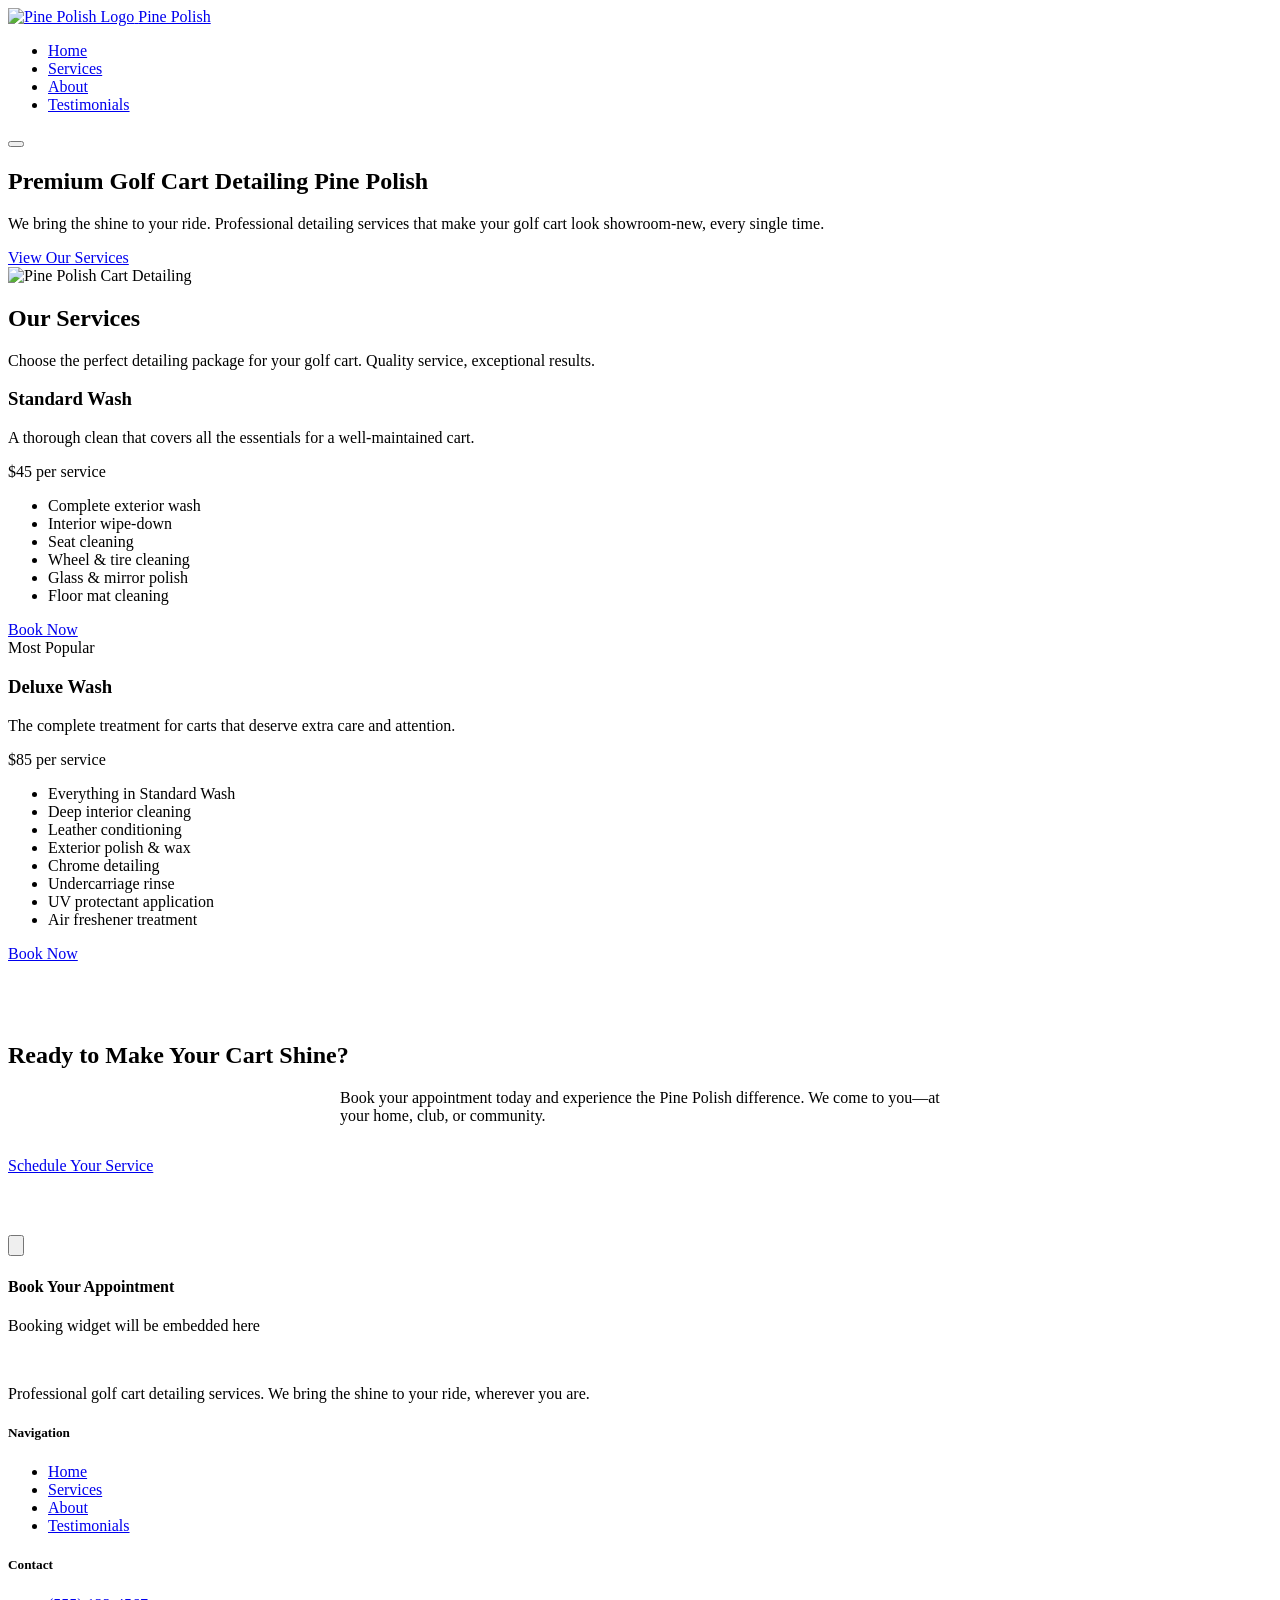
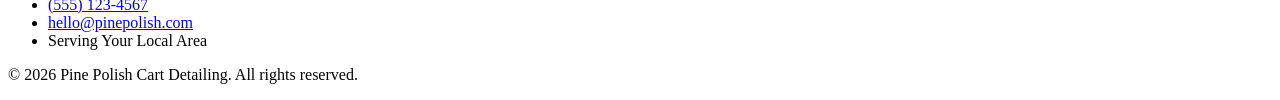
==== index.html @ aa6bfb98 "Create index.html" ====
<!DOCTYPE html>
<html lang="en">
<head>
  <meta charset="UTF-8">
  <meta name="viewport" content="width=device-width, initial-scale=1.0">
  <title>Pine Polish Cart Detailing | Premium Golf Cart Cleaning</title>
  <meta name="description" content="Professional golf cart detailing services. From standard washes to deluxe treatments, Pine Polish keeps your cart pristine.">
  
  <!-- Fonts -->
  <link rel="preconnect" href="https://fonts.googleapis.com">
  <link rel="preconnect" href="https://fonts.gstatic.com" crossorigin>
  <link href="https://fonts.googleapis.com/css2?family=Cormorant+Garamond:wght@400;500;600&family=Outfit:wght@300;400;500;600&display=swap" rel="stylesheet">
  
  <!-- Styles -->
  <link rel="stylesheet" href="css/styles.css">
</head>
<body>
  <!-- Header -->
  <header class="header">
    <nav class="nav container">
      <a href="index.html" class="nav-logo">
        <img src="assets/PinePolishLogo.png" alt="Pine Polish Logo">
        <span class="nav-logo-text">Pine Polish</span>
      </a>
      
      <ul class="nav-links">
        <li><a href="index.html" class="active">Home</a></li>
        <li><a href="#services">Services</a></li>
        <li><a href="about.html">About</a></li>
        <li><a href="testimonials.html">Testimonials</a></li>
      </ul>
      
      <button class="nav-toggle" aria-label="Toggle navigation">
        <span></span>
        <span></span>
        <span></span>
      </button>
    </nav>
  </header>

  <!-- Hero Section -->
  <section class="hero">
    <div class="container">
      <div class="hero-content">
        <div class="hero-text">
          <h1>
            <span>Premium Golf Cart Detailing</span>
            Pine Polish
          </h1>
          <p>We bring the shine to your ride. Professional detailing services that make your golf cart look showroom-new, every single time.</p>
          <a href="#services" class="btn btn-primary">View Our Services</a>
        </div>
        <div class="hero-logo">
          <img src="assets/PinePolishLogo.png" alt="Pine Polish Cart Detailing">
        </div>
      </div>
    </div>
  </section>

  <!-- Services Section -->
  <section class="services" id="services">
    <div class="container">
      <div class="section-header">
        <h2>Our Services</h2>
        <p>Choose the perfect detailing package for your golf cart. Quality service, exceptional results.</p>
      </div>
      
      <div class="services-grid">
        <!-- Standard Wash -->
        <div class="service-card">
          <h3>Standard Wash</h3>
          <p>A thorough clean that covers all the essentials for a well-maintained cart.</p>
          <div class="service-price">$45 <span>per service</span></div>
          <ul class="service-features">
            <li>Complete exterior wash</li>
            <li>Interior wipe-down</li>
            <li>Seat cleaning</li>
            <li>Wheel & tire cleaning</li>
            <li>Glass & mirror polish</li>
            <li>Floor mat cleaning</li>
          </ul>
          <a href="#book" class="btn btn-secondary">Book Now</a>
        </div>
        
        <!-- Deluxe Wash -->
        <div class="service-card featured">
          <span class="service-badge">Most Popular</span>
          <h3>Deluxe Wash</h3>
          <p>The complete treatment for carts that deserve extra care and attention.</p>
          <div class="service-price">$85 <span>per service</span></div>
          <ul class="service-features">
            <li>Everything in Standard Wash</li>
            <li>Deep interior cleaning</li>
            <li>Leather conditioning</li>
            <li>Exterior polish & wax</li>
            <li>Chrome detailing</li>
            <li>Undercarriage rinse</li>
            <li>UV protectant application</li>
            <li>Air freshener treatment</li>
          </ul>
          <a href="#book" class="btn btn-primary">Book Now</a>
        </div>
      </div>
    </div>
  </section>

  <!-- Quick Info Section -->
  <section style="background: var(--pine-pale); padding: 60px 0;">
    <div class="container text-center">
      <h2>Ready to Make Your Cart Shine?</h2>
      <p style="margin: 16px auto 32px; max-width: 600px;">Book your appointment today and experience the Pine Polish difference. We come to you—at your home, club, or community.</p>
      <a href="#book" class="btn btn-primary">Schedule Your Service</a>
    </div>
  </section>

  <!-- Booking Widget -->
  <div class="booking-widget">
    <button class="booking-trigger" aria-label="Open booking">
      <svg xmlns="http://www.w3.org/2000/svg" fill="none" viewBox="0 0 24 24" stroke="currentColor" stroke-width="2">
        <path stroke-linecap="round" stroke-linejoin="round" d="M8 7V3m8 4V3m-9 8h10M5 21h14a2 2 0 002-2V7a2 2 0 00-2-2H5a2 2 0 00-2 2v12a2 2 0 002 2z" />
      </svg>
    </button>
    <div class="booking-panel">
      <h4>Book Your Appointment</h4>
      <div class="booking-placeholder">
        <!-- BOOKING WIDGET EMBED PLACEHOLDER -->
        <p>Booking widget will be embedded here</p>
      </div>
    </div>
  </div>

  <!-- Footer -->
  <footer class="footer">
    <div class="container">
      <div class="footer-content">
        <div class="footer-brand">
          <img src="assets/PinePolishLogo.png" alt="Pine Polish" style="height: 60px; filter: brightness(0) invert(1);">
          <p>Professional golf cart detailing services. We bring the shine to your ride, wherever you are.</p>
        </div>
        <div class="footer-nav">
          <h5>Navigation</h5>
          <ul class="footer-links">
            <li><a href="index.html">Home</a></li>
            <li><a href="#services">Services</a></li>
            <li><a href="about.html">About</a></li>
            <li><a href="testimonials.html">Testimonials</a></li>
          </ul>
        </div>
        <div class="footer-contact">
          <h5>Contact</h5>
          <ul class="footer-links">
            <li><a href="tel:+15551234567">(555) 123-4567</a></li>
            <li><a href="mailto:hello@pinepolish.com">hello@pinepolish.com</a></li>
            <li>Serving Your Local Area</li>
          </ul>
        </div>
      </div>
      <div class="footer-bottom">
        <p>&copy; 2026 Pine Polish Cart Detailing. All rights reserved.</p>
      </div>
    </div>
  </footer>

  <script src="js/main.js"></script>
</body>
</html>
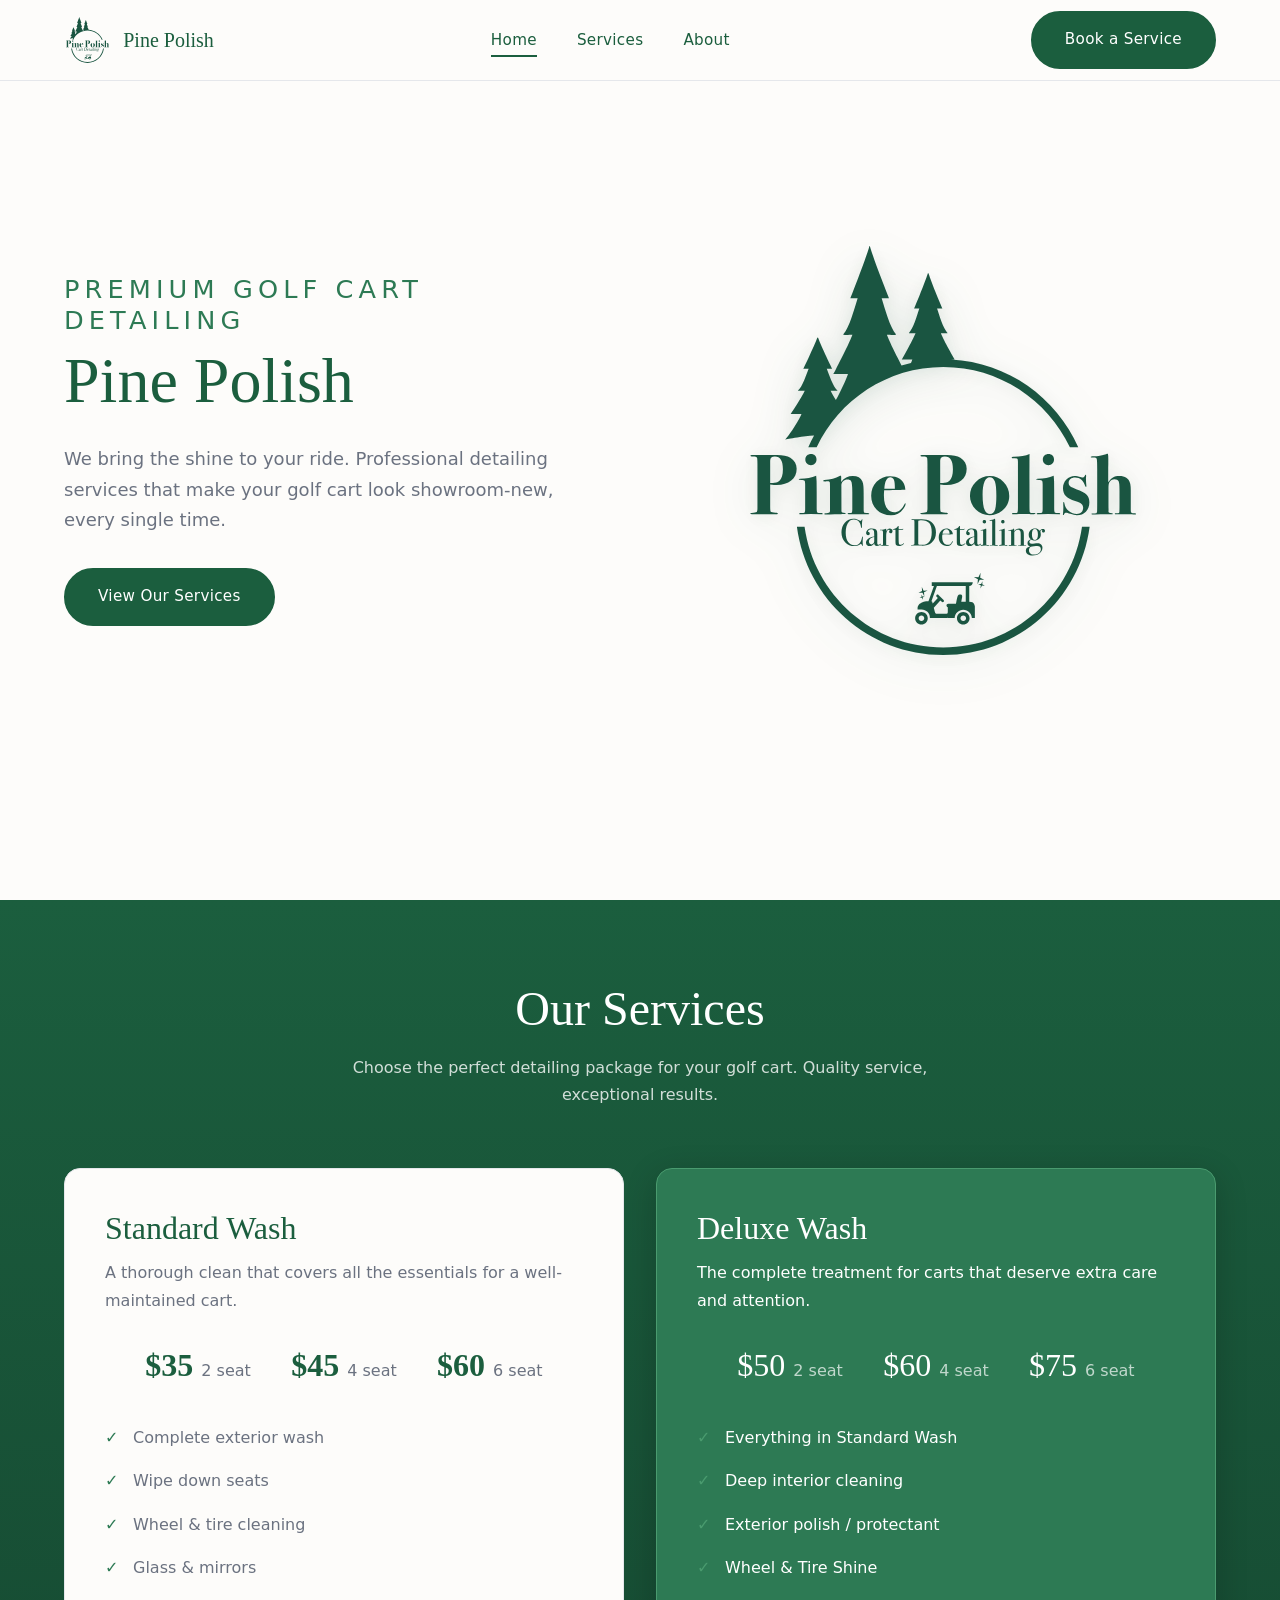
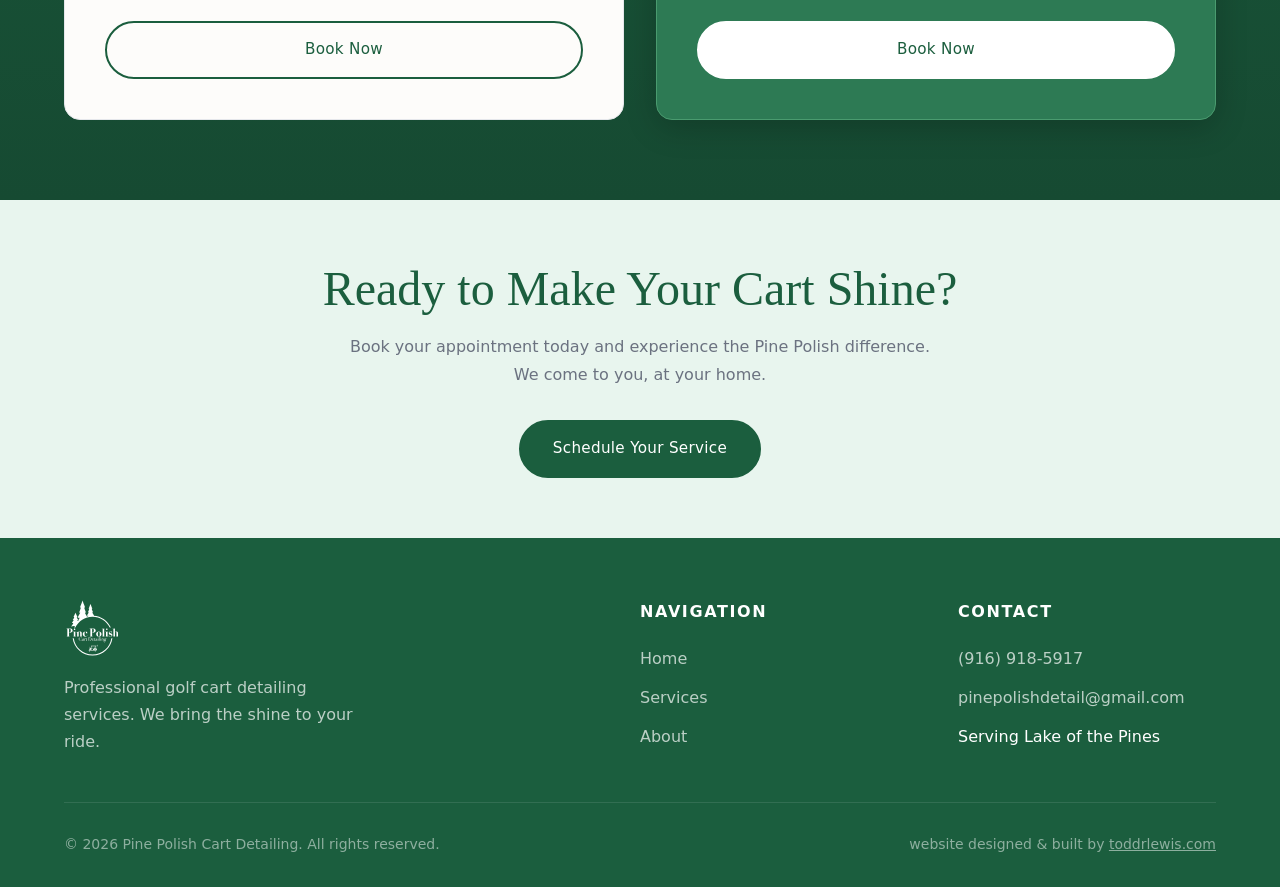
==== commit 4d441a01: "UPDATED content, cleaned up bugs" ====
--- a/index.html
+++ b/index.html
@@ -19,16 +19,17 @@
   <header class="header">
     <nav class="nav container">
       <a href="index.html" class="nav-logo">
-        <img src="assets/PinePolishLogo.png" alt="Pine Polish Logo">
+        <img src="assets/PinePolishLogo.svg" alt="Pine Polish Logo">
         <span class="nav-logo-text">Pine Polish</span>
       </a>
       
       <ul class="nav-links">
-        <li><a href="index.html" class="active">Home</a></li>
-        <li><a href="#services">Services</a></li>
-        <li><a href="about.html">About</a></li>
-        <li><a href="testimonials.html">Testimonials</a></li>
+        <li><a href="index.html" class="nav-link" data-section="home">Home</a></li>
+        <li><a href="#services" class="nav-link" data-section="services">Services</a></li>
+        <li><a href="about.html" class="nav-link" data-section="about">About</a></li>
       </ul>
+      
+      <a href="https://bookedin.com/book/pine-polish-cart-detailing" target="_blank" rel="noopener noreferrer" class="btn btn-primary nav-cta">Book a Service</a>
       
       <button class="nav-toggle" aria-label="Toggle navigation">
         <span></span>
@@ -50,8 +51,8 @@
           <p>We bring the shine to your ride. Professional detailing services that make your golf cart look showroom-new, every single time.</p>
           <a href="#services" class="btn btn-primary">View Our Services</a>
         </div>
-        <div class="hero-logo">
-          <img src="assets/PinePolishLogo.png" alt="Pine Polish Cart Detailing">
+        <div class="hero-logo" data-parallax="0.15">
+          <img src="assets/PinePolishLogo.svg" alt="Pine Polish Cart Detailing">
         </div>
       </div>
     </div>
@@ -70,72 +71,60 @@
         <div class="service-card">
           <h3>Standard Wash</h3>
           <p>A thorough clean that covers all the essentials for a well-maintained cart.</p>
-          <div class="service-price">$45 <span>per service</span></div>
+          <div class="service-price-group">
+            <div class="service-price"><b>$35</b> <span>2 seat</span></div>
+            <div class="service-price"><b>$45</b> <span>4 seat</span></div>
+            <div class="service-price"><b>$60</b> <span>6 seat</span></div>
+          </div>
           <ul class="service-features">
             <li>Complete exterior wash</li>
-            <li>Interior wipe-down</li>
-            <li>Seat cleaning</li>
+            <li>Wipe down seats</li>
             <li>Wheel & tire cleaning</li>
-            <li>Glass & mirror polish</li>
-            <li>Floor mat cleaning</li>
+            <li>Glass & mirrors</li>
           </ul>
-          <a href="#book" class="btn btn-secondary">Book Now</a>
+          <a href="https://bookedin.com/book/pine-polish-cart-detailing" target="_blank" rel="noopener noreferrer" class="btn btn-secondary">Book Now</a>
         </div>
         
         <!-- Deluxe Wash -->
         <div class="service-card featured">
-          <span class="service-badge">Most Popular</span>
+          <!--<span class="service-badge">Most Popular</span>-->
           <h3>Deluxe Wash</h3>
           <p>The complete treatment for carts that deserve extra care and attention.</p>
-          <div class="service-price">$85 <span>per service</span></div>
+          <div class="service-price-group">
+            <div class="service-price">$50 <span>2 seat</span></div>
+            <div class="service-price">$60 <span>4 seat</span></div>
+            <div class="service-price">$75 <span>6 seat</span></div>
+          </div>
           <ul class="service-features">
             <li>Everything in Standard Wash</li>
             <li>Deep interior cleaning</li>
-            <li>Leather conditioning</li>
-            <li>Exterior polish & wax</li>
-            <li>Chrome detailing</li>
-            <li>Undercarriage rinse</li>
-            <li>UV protectant application</li>
-            <li>Air freshener treatment</li>
+            <li>Exterior polish / protectant</li>
+            <li>Wheel & Tire Shine</li>
           </ul>
-          <a href="#book" class="btn btn-primary">Book Now</a>
+          <a href="https://bookedin.com/book/pine-polish-cart-detailing" target="_blank" rel="noopener noreferrer" class="btn btn-primary">Book Now</a>
         </div>
       </div>
     </div>
   </section>
 
   <!-- Quick Info Section -->
-  <section style="background: var(--pine-pale); padding: 60px 0;">
+  <section class="cta-section">
     <div class="container text-center">
-      <h2>Ready to Make Your Cart Shine?</h2>
-      <p style="margin: 16px auto 32px; max-width: 600px;">Book your appointment today and experience the Pine Polish difference. We come to you—at your home, club, or community.</p>
-      <a href="#book" class="btn btn-primary">Schedule Your Service</a>
+      <div class="cta-content">
+        <h2>Ready to Make Your Cart Shine?</h2>
+        <p>Book your appointment today and experience the Pine Polish difference.<br> We come to you, at your home.</p>
+        <a href="https://bookedin.com/book/pine-polish-cart-detailing" target="_blank" rel="noopener noreferrer" class="btn btn-primary">Schedule Your Service</a>
+      </div>
     </div>
   </section>
-
-  <!-- Booking Widget -->
-  <div class="booking-widget">
-    <button class="booking-trigger" aria-label="Open booking">
-      <svg xmlns="http://www.w3.org/2000/svg" fill="none" viewBox="0 0 24 24" stroke="currentColor" stroke-width="2">
-        <path stroke-linecap="round" stroke-linejoin="round" d="M8 7V3m8 4V3m-9 8h10M5 21h14a2 2 0 002-2V7a2 2 0 00-2-2H5a2 2 0 00-2 2v12a2 2 0 002 2z" />
-      </svg>
-    </button>
-    <div class="booking-panel">
-      <h4>Book Your Appointment</h4>
-      <div class="booking-placeholder">
-        <!-- BOOKING WIDGET EMBED PLACEHOLDER -->
-        <p>Booking widget will be embedded here</p>
-      </div>
-    </div>
-  </div>
 
   <!-- Footer -->
   <footer class="footer">
     <div class="container">
       <div class="footer-content">
         <div class="footer-brand">
-          <img src="assets/PinePolishLogo.png" alt="Pine Polish" style="height: 60px; filter: brightness(0) invert(1);">
-          <p>Professional golf cart detailing services. We bring the shine to your ride, wherever you are.</p>
+          <img src="assets/PinePolishLogo.svg" alt="Pine Polish" class="footer-logo">
+          <p>Professional golf cart detailing services. We bring the shine to your ride.</p>
         </div>
         <div class="footer-nav">
           <h5>Navigation</h5>
@@ -143,20 +132,20 @@
             <li><a href="index.html">Home</a></li>
             <li><a href="#services">Services</a></li>
             <li><a href="about.html">About</a></li>
-            <li><a href="testimonials.html">Testimonials</a></li>
           </ul>
         </div>
         <div class="footer-contact">
           <h5>Contact</h5>
           <ul class="footer-links">
-            <li><a href="tel:+15551234567">(555) 123-4567</a></li>
-            <li><a href="mailto:hello@pinepolish.com">hello@pinepolish.com</a></li>
-            <li>Serving Your Local Area</li>
+            <li><a href="tel:+19169185917">(916) 918-5917</a></li>
+            <li><a href="mailto:pinepolishdetail@gmail.com">pinepolishdetail@gmail.com</a></li>
+            <li>Serving Lake of the Pines</li>
           </ul>
         </div>
       </div>
       <div class="footer-bottom">
         <p>&copy; 2026 Pine Polish Cart Detailing. All rights reserved.</p>
+        <a href="https://www.toddrlewis.com" target="_blank" rel="noopener noreferrer">website designed &amp; built by <span>toddrlewis.com</span></a>
       </div>
     </div>
   </footer>
--- a/css/styles.css
+++ b/css/styles.css
@@ -0,0 +1,905 @@
+/* ========================================
+   Pine Polish Cart Detailing
+   Clean, minimal styling inspired by forest aesthetics
+   ======================================== */
+
+/* CSS Variables */
+:root {
+  --pine-deep: #1B5E3E;
+  --pine-medium: #2D7A54;
+  --pine-light: #4A9B6F;
+  --pine-pale: #E8F5EE;
+  --cream: #FDFCFA;
+  --warm-white: #FFFFFF;
+  --charcoal: #2C2C2C;
+  --soft-gray: #6B7280;
+  --border-light: #E5E7EB;
+  
+  --font-display: 'Cormorant Garamond', Georgia, serif;
+  --font-body: 'Outfit', system-ui, sans-serif;
+  
+  --shadow-sm: 0 1px 3px rgba(27, 94, 62, 0.08);
+  --shadow-md: 0 4px 12px rgba(27, 94, 62, 0.12);
+  --shadow-lg: 0 8px 30px rgba(27, 94, 62, 0.15);
+  
+  --radius-sm: 4px;
+  --radius-md: 8px;
+  --radius-lg: 16px;
+  --radius-full: 9999px;
+  
+  --transition: 0.3s cubic-bezier(0.4, 0, 0.2, 1);
+}
+
+/* Reset & Base */
+*, *::before, *::after {
+  box-sizing: border-box;
+  margin: 0;
+  padding: 0;
+}
+
+html {
+  scroll-behavior: smooth;
+}
+
+body {
+  font-family: var(--font-body);
+  font-size: 16px;
+  line-height: 1.7;
+  color: var(--charcoal);
+  background-color: var(--cream);
+  -webkit-font-smoothing: antialiased;
+}
+
+h1, h2, h3, h4 {
+  font-family: var(--font-display);
+  font-weight: 500;
+  line-height: 1.2;
+  color: var(--pine-deep);
+}
+
+h1 { font-size: clamp(2.5rem, 5vw, 4rem); }
+h2 { font-size: clamp(2rem, 4vw, 3rem); }
+h3 { font-size: clamp(1.5rem, 3vw, 2rem); }
+
+p {
+  color: var(--soft-gray);
+  max-width: 65ch;
+}
+
+a {
+  color: var(--pine-deep);
+  text-decoration: none;
+  transition: color var(--transition);
+}
+
+a:hover {
+  color: var(--pine-medium);
+}
+
+img {
+  max-width: 100%;
+  height: auto;
+  display: block;
+}
+
+/* Layout */
+.container {
+  width: 100%;
+  max-width: 1200px;
+  margin: 0 auto;
+  padding: 0 24px;
+}
+
+section {
+  padding: 80px 0;
+}
+
+/* Header & Navigation */
+.header {
+  position: fixed;
+  top: 0;
+  left: 0;
+  right: 0;
+  z-index: 1000;
+  background: rgba(253, 252, 250, 0.95);
+  backdrop-filter: blur(10px);
+  border-bottom: 1px solid var(--border-light);
+  transition: box-shadow var(--transition);
+}
+
+.header.scrolled {
+  box-shadow: var(--shadow-sm);
+}
+
+.nav {
+  display: flex;
+  align-items: center;
+  justify-content: space-between;
+  height: 80px;
+}
+
+.nav-logo {
+  display: flex;
+  align-items: center;
+  gap: 12px;
+}
+
+.nav-logo img {
+  height: 50px;
+  width: auto;
+}
+
+.nav-logo-text {
+  font-family: var(--font-display);
+  font-size: 1.25rem;
+  color: var(--pine-deep);
+  font-weight: 500;
+}
+
+.nav-links {
+  display: flex;
+  align-items: center;
+  gap: 40px;
+  list-style: none;
+}
+
+.nav-links a {
+  font-size: 0.95rem;
+  font-weight: 500;
+  letter-spacing: 0.02em;
+  position: relative;
+  padding: 8px 0;
+}
+
+.nav-links a::after {
+  content: '';
+  position: absolute;
+  bottom: 0;
+  left: 0;
+  width: 0;
+  height: 2px;
+  background: var(--pine-deep);
+  transition: width var(--transition);
+}
+
+.nav-links a:hover::after,
+.nav-links a.active::after {
+  width: 100%;
+}
+
+.nav-cta {
+  margin-left: 24px;
+  flex-shrink: 0;
+}
+
+.nav-cta::after {
+  display: none;
+}
+
+.nav-toggle {
+  display: none;
+  flex-direction: column;
+  gap: 5px;
+  background: none;
+  border: none;
+  cursor: pointer;
+  padding: 8px;
+}
+
+.nav-toggle span {
+  width: 24px;
+  height: 2px;
+  background: var(--pine-deep);
+  transition: var(--transition);
+}
+
+/* Hero Section */
+.hero {
+  min-height: 100vh;
+  display: flex;
+  align-items: center;
+  padding-top: 80px;
+  background: var(--cream);
+  position: relative;
+  overflow: hidden;
+}
+
+.hero-content {
+  display: grid;
+  grid-template-columns: 1fr 1fr;
+  gap: 60px;
+  align-items: center;
+}
+
+.hero-text h1 {
+  margin-bottom: 24px;
+}
+
+.hero-text h1 span {
+  display: block;
+  font-size: 0.4em;
+  font-family: var(--font-body);
+  font-weight: 400;
+  letter-spacing: 0.2em;
+  text-transform: uppercase;
+  color: var(--pine-medium);
+  margin-bottom: 8px;
+}
+
+.hero-text p {
+  font-size: 1.125rem;
+  margin-bottom: 32px;
+}
+
+.hero-logo {
+  display: flex;
+  justify-content: center;
+  align-items: center;
+}
+
+.hero-logo img {
+  max-width: 420px;
+  filter:
+    drop-shadow(0 8px 24px rgba(27, 94, 62, 0.12))
+    drop-shadow(0 2px 8px rgba(27, 94, 62, 0.08));
+  will-change: transform;
+  animation: logoReveal 0.8s ease-out forwards;
+}
+
+@keyframes logoReveal {
+  from {
+    opacity: 0;
+    transform: scale(0.92) translateY(20px);
+  }
+  to {
+    opacity: 1;
+    transform: scale(1) translateY(0);
+  }
+}
+
+/* Buttons */
+.btn {
+  display: inline-flex;
+  align-items: center;
+  gap: 8px;
+  padding: 14px 32px;
+  font-family: var(--font-body);
+  font-size: 0.95rem;
+  font-weight: 500;
+  letter-spacing: 0.02em;
+  border-radius: var(--radius-full);
+  border: 2px solid transparent;
+  cursor: pointer;
+  transition: all var(--transition);
+}
+
+.btn-primary {
+  background: var(--pine-deep);
+  color: var(--warm-white);
+  border-color: var(--pine-deep);
+}
+
+.btn-primary:hover {
+  background: var(--pine-medium);
+  border-color: var(--pine-medium);
+  color: var(--warm-white);
+  transform: translateY(-2px);
+  box-shadow: var(--shadow-md);
+}
+
+.btn-secondary {
+  background: transparent;
+  color: var(--pine-deep);
+  border-color: var(--pine-deep);
+}
+
+.btn-secondary:hover {
+  background: var(--pine-deep);
+  color: var(--warm-white);
+}
+
+/* Services Section */
+.services {
+  background: linear-gradient(180deg, var(--pine-deep) 0%, #164a32 100%);
+  position: relative;
+}
+
+.services .section-header h2 {
+  color: var(--warm-white);
+}
+
+.services .section-header p {
+  color: rgba(255, 255, 255, 0.8);
+}
+
+.section-header {
+  text-align: center;
+  max-width: 600px;
+  margin: 0 auto 60px;
+}
+
+.section-header h2 {
+  margin-bottom: 16px;
+}
+
+.section-header p {
+  margin: 0 auto;
+}
+
+.services-grid {
+  display: grid;
+  grid-template-columns: repeat(auto-fit, minmax(340px, 1fr));
+  gap: 32px;
+}
+
+.service-card {
+  background: var(--cream);
+  border-radius: var(--radius-lg);
+  padding: 40px;
+  border: 1px solid var(--border-light);
+  transition: all var(--transition);
+  position: relative;
+  overflow: hidden;
+}
+
+.service-card::before {
+  content: '';
+  position: absolute;
+  top: 0;
+  left: 0;
+  right: 0;
+  height: 4px;
+  background: var(--pine-deep);
+  transform: scaleX(0);
+  transition: transform var(--transition);
+}
+
+.service-card:hover {
+  transform: translateY(-8px);
+  box-shadow: var(--shadow-lg);
+}
+
+.service-card:hover::before {
+  transform: scaleX(1);
+}
+
+.service-card.featured {
+  background: var(--pine-medium);
+  border-color: var(--pine-light);
+  box-shadow: 0 8px 32px rgba(0, 0, 0, 0.2);
+}
+
+.service-card.featured h3,
+.service-card.featured p,
+.service-card.featured .service-price,
+.service-card.featured .service-features li {
+  color: var(--warm-white);
+}
+
+.service-card.featured::before {
+  background: var(--pine-light);
+}
+
+.service-badge {
+  display: inline-block;
+  padding: 6px 16px;
+  background: var(--pine-light);
+  color: var(--warm-white);
+  font-size: 0.75rem;
+  font-weight: 600;
+  letter-spacing: 0.1em;
+  text-transform: uppercase;
+  border-radius: var(--radius-full);
+  margin-bottom: 20px;
+}
+
+.service-card h3 {
+  margin-bottom: 12px;
+}
+
+.service-card > p {
+  margin-bottom: 24px;
+}
+
+.service-price-group {
+  display: flex;
+  justify-content: space-evenly;
+  gap: 0;
+  align-items: baseline;
+  margin-bottom: 24px;
+  flex-wrap: wrap;
+}
+
+.service-price {
+  font-family: var(--font-display);
+  font-size: 2rem;
+  color: var(--pine-deep);
+}
+
+.service-price span {
+  font-size: 1rem;
+  font-family: var(--font-body);
+  color: var(--soft-gray);
+}
+
+.service-card.featured .service-price span {
+  color: rgba(255, 255, 255, 0.7);
+}
+
+.service-features {
+  list-style: none;
+  margin-bottom: 32px;
+}
+
+.service-features li {
+  padding: 8px 0;
+  padding-left: 28px;
+  position: relative;
+  color: var(--soft-gray);
+}
+
+.service-features li::before {
+  content: '✓';
+  position: absolute;
+  left: 0;
+  color: var(--pine-medium);
+  font-weight: 600;
+}
+
+.service-card.featured .service-features li::before {
+  color: var(--pine-light);
+}
+
+.service-card .btn {
+  width: 100%;
+  justify-content: center;
+}
+
+.service-card.featured .btn-primary {
+  background: var(--warm-white);
+  color: var(--pine-deep);
+  border-color: var(--warm-white);
+}
+
+.service-card.featured .btn-primary:hover {
+  background: var(--pine-pale);
+  border-color: var(--pine-pale);
+}
+
+/* CTA Section */
+.cta-section {
+  background: var(--pine-pale);
+  padding: 60px 0;
+}
+
+.cta-content p {
+  margin: 16px auto 32px;
+  max-width: 600px;
+}
+
+/* Booking Widget */
+.booking-widget {
+  position: fixed;
+  bottom: 24px;
+  right: 24px;
+  z-index: 999;
+}
+
+.booking-trigger {
+  width: 64px;
+  height: 64px;
+  border-radius: 50%;
+  background: var(--pine-deep);
+  color: var(--warm-white);
+  border: none;
+  cursor: pointer;
+  display: flex;
+  align-items: center;
+  justify-content: center;
+  box-shadow: var(--shadow-lg);
+  transition: all var(--transition);
+  text-decoration: none;
+}
+
+.booking-trigger:hover {
+  background: var(--pine-medium);
+  transform: scale(1.05);
+}
+
+.booking-trigger svg {
+  width: 28px;
+  height: 28px;
+}
+
+.booking-panel {
+  position: absolute;
+  bottom: 80px;
+  right: 0;
+  width: 360px;
+  background: var(--warm-white);
+  border-radius: var(--radius-lg);
+  box-shadow: var(--shadow-lg);
+  padding: 32px;
+  opacity: 0;
+  visibility: hidden;
+  transform: translateY(10px);
+  transition: all var(--transition);
+}
+
+.booking-panel.active {
+  opacity: 1;
+  visibility: visible;
+  transform: translateY(0);
+}
+
+.booking-panel h4 {
+  margin-bottom: 16px;
+}
+
+.booking-placeholder {
+  background: var(--pine-pale);
+  border: 2px dashed var(--pine-medium);
+  border-radius: var(--radius-md);
+  padding: 40px 24px;
+  text-align: center;
+  color: var(--pine-deep);
+}
+
+.booking-placeholder p {
+  color: var(--pine-medium);
+  margin: 0 auto;
+}
+
+/* About Section / Page */
+.about-hero {
+  padding-top: 160px;
+  padding-bottom: 80px;
+  background: linear-gradient(135deg, var(--cream) 0%, var(--pine-pale) 100%);
+}
+
+.about-content {
+  display: grid;
+  grid-template-columns: 1fr 1.2fr;
+  gap: 60px;
+  align-items: center;
+}
+
+.about-image {
+  position: relative;
+}
+
+.about-image-placeholder {
+  aspect-ratio: 4/5;
+  background: linear-gradient(135deg, var(--pine-pale) 0%, var(--pine-light) 100%);
+  border-radius: var(--radius-lg);
+  display: flex;
+  align-items: center;
+  justify-content: center;
+  color: var(--pine-deep);
+  font-family: var(--font-display);
+  font-size: 1.25rem;
+}
+
+.about-image::after {
+  content: '';
+  position: absolute;
+  top: 24px;
+  left: 24px;
+  right: -24px;
+  bottom: -24px;
+  border: 2px solid var(--pine-deep);
+  border-radius: var(--radius-lg);
+  z-index: -1;
+}
+
+.about-text h1 {
+  margin-bottom: 24px;
+}
+
+.about-text p {
+  margin-bottom: 20px;
+}
+
+.about-stats {
+  display: flex;
+  gap: 40px;
+  margin-top: 40px;
+  padding-top: 40px;
+  border-top: 1px solid var(--border-light);
+}
+
+.stat {
+  text-align: center;
+}
+
+.stat-number {
+  font-family: var(--font-display);
+  font-size: 2.5rem;
+  color: var(--pine-deep);
+  display: block;
+}
+
+.stat-label {
+  font-size: 0.875rem;
+  color: var(--soft-gray);
+  text-transform: uppercase;
+  letter-spacing: 0.1em;
+}
+
+/* Testimonials */
+.testimonials {
+  background: var(--warm-white);
+}
+
+.testimonials-hero {
+  padding-top: 160px;
+  padding-bottom: 40px;
+  background: linear-gradient(135deg, var(--cream) 0%, var(--pine-pale) 100%);
+  text-align: center;
+}
+
+.testimonials-grid {
+  display: grid;
+  grid-template-columns: repeat(auto-fit, minmax(340px, 1fr));
+  gap: 32px;
+}
+
+.testimonial-card {
+  background: var(--cream);
+  border-radius: var(--radius-lg);
+  padding: 40px;
+  border: 1px solid var(--border-light);
+  transition: all var(--transition);
+}
+
+.testimonial-card:hover {
+  box-shadow: var(--shadow-md);
+}
+
+.testimonial-stars {
+  color: #F59E0B;
+  font-size: 1.25rem;
+  margin-bottom: 20px;
+  letter-spacing: 4px;
+}
+
+.testimonial-text {
+  font-size: 1.1rem;
+  font-style: italic;
+  color: var(--charcoal);
+  margin-bottom: 24px;
+  line-height: 1.8;
+}
+
+.testimonial-author {
+  display: flex;
+  align-items: center;
+  gap: 16px;
+}
+
+.testimonial-avatar {
+  width: 56px;
+  height: 56px;
+  border-radius: 50%;
+  background: var(--pine-pale);
+  display: flex;
+  align-items: center;
+  justify-content: center;
+  color: var(--pine-deep);
+  font-family: var(--font-display);
+  font-size: 1.25rem;
+  font-weight: 500;
+}
+
+.testimonial-info h5 {
+  font-family: var(--font-body);
+  font-weight: 600;
+  color: var(--charcoal);
+  margin-bottom: 4px;
+}
+
+.testimonial-info span {
+  font-size: 0.875rem;
+  color: var(--soft-gray);
+}
+
+/* Footer */
+.footer {
+  background: var(--pine-deep);
+  color: var(--warm-white);
+  padding: 60px 0 30px;
+}
+
+.footer-content {
+  display: grid;
+  grid-template-columns: 2fr 1fr 1fr;
+  gap: 60px;
+  margin-bottom: 40px;
+}
+
+.footer-logo {
+  height: 60px;
+  width: auto;
+  filter: invert(1) saturate(0) brightness(1.5) contrast(1.2);
+  mix-blend-mode: screen;
+  display: block;
+}
+
+.footer-brand p {
+  color: rgba(255, 255, 255, 0.7);
+  margin-top: 16px;
+  max-width: 300px;
+}
+
+.footer h5 {
+  color: var(--warm-white);
+  font-family: var(--font-body);
+  font-weight: 600;
+  font-size: 1rem;
+  margin-bottom: 20px;
+  text-transform: uppercase;
+  letter-spacing: 0.1em;
+}
+
+.footer-links {
+  list-style: none;
+}
+
+.footer-links li {
+  margin-bottom: 12px;
+}
+
+.footer-links a {
+  color: rgba(255, 255, 255, 0.7);
+  transition: color var(--transition);
+}
+
+.footer-links a:hover {
+  color: var(--warm-white);
+}
+
+.footer-bottom {
+  padding-top: 30px;
+  border-top: 1px solid rgba(255, 255, 255, 0.1);
+  display: flex;
+  justify-content: space-between;
+  align-items: center;
+  flex-wrap: wrap;
+  gap: 12px;
+}
+
+.footer-bottom p {
+  color: rgba(255, 255, 255, 0.5);
+  font-size: 0.875rem;
+  max-width: none;
+}
+
+.footer-bottom a {
+  color: rgba(255, 255, 255, 0.5);
+  font-size: 0.875rem;
+  text-decoration: none;
+  transition: color var(--transition);
+}
+
+.footer-bottom a span {
+  text-decoration: underline;
+}
+
+.footer-bottom a:hover {
+  color: var(--warm-white);
+}
+
+/* Responsive */
+@media (max-width: 968px) {
+  .hero-content {
+    grid-template-columns: 1fr;
+    text-align: center;
+  }
+  
+  .hero-text p {
+    margin-left: auto;
+    margin-right: auto;
+  }
+  
+  .hero-logo {
+    order: -1;
+  }
+  
+  .hero-logo img {
+    max-width: 280px;
+  }
+  
+  .about-content {
+    grid-template-columns: 1fr;
+  }
+  
+  .about-image {
+    max-width: 400px;
+    margin: 0 auto;
+  }
+  
+  .footer-content {
+    grid-template-columns: 1fr;
+    gap: 40px;
+    text-align: center;
+  }
+  
+  .footer-brand p {
+    margin: 16px auto 0;
+  }
+}
+
+@media (max-width: 768px) {
+  section {
+    padding: 60px 0;
+  }
+  
+  .nav-links {
+    position: fixed;
+    top: 80px;
+    left: 0;
+    right: 0;
+    background: var(--warm-white);
+    flex-direction: column;
+    padding: 40px 24px;
+    gap: 24px;
+    border-bottom: 1px solid var(--border-light);
+    transform: translateY(-100%);
+    opacity: 0;
+    visibility: hidden;
+    transition: all var(--transition);
+  }
+  
+  .nav-links.active {
+    transform: translateY(0);
+    opacity: 1;
+    visibility: visible;
+  }
+  
+  .nav-cta {
+    margin-left: 12px;
+    padding: 10px 20px;
+    font-size: 0.875rem;
+  }
+
+  .nav-toggle {
+    display: flex;
+  }
+  
+  .nav-toggle.active span:nth-child(1) {
+    transform: rotate(45deg) translate(5px, 5px);
+  }
+  
+  .nav-toggle.active span:nth-child(2) {
+    opacity: 0;
+  }
+  
+  .nav-toggle.active span:nth-child(3) {
+    transform: rotate(-45deg) translate(5px, -5px);
+  }
+  
+  .services-grid {
+    grid-template-columns: 1fr;
+  }
+  
+  .testimonials-grid {
+    grid-template-columns: 1fr;
+  }
+  
+  .about-stats {
+    flex-wrap: wrap;
+    justify-content: center;
+  }
+  
+  .booking-panel {
+    width: calc(100vw - 48px);
+    right: -12px;
+  }
+}
+
+/* Utility Classes */
+.text-center { text-align: center; }
+.mt-4 { margin-top: 16px; }
+.mt-8 { margin-top: 32px; }
+.mb-4 { margin-bottom: 16px; }
+.mb-8 { margin-bottom: 32px; }
